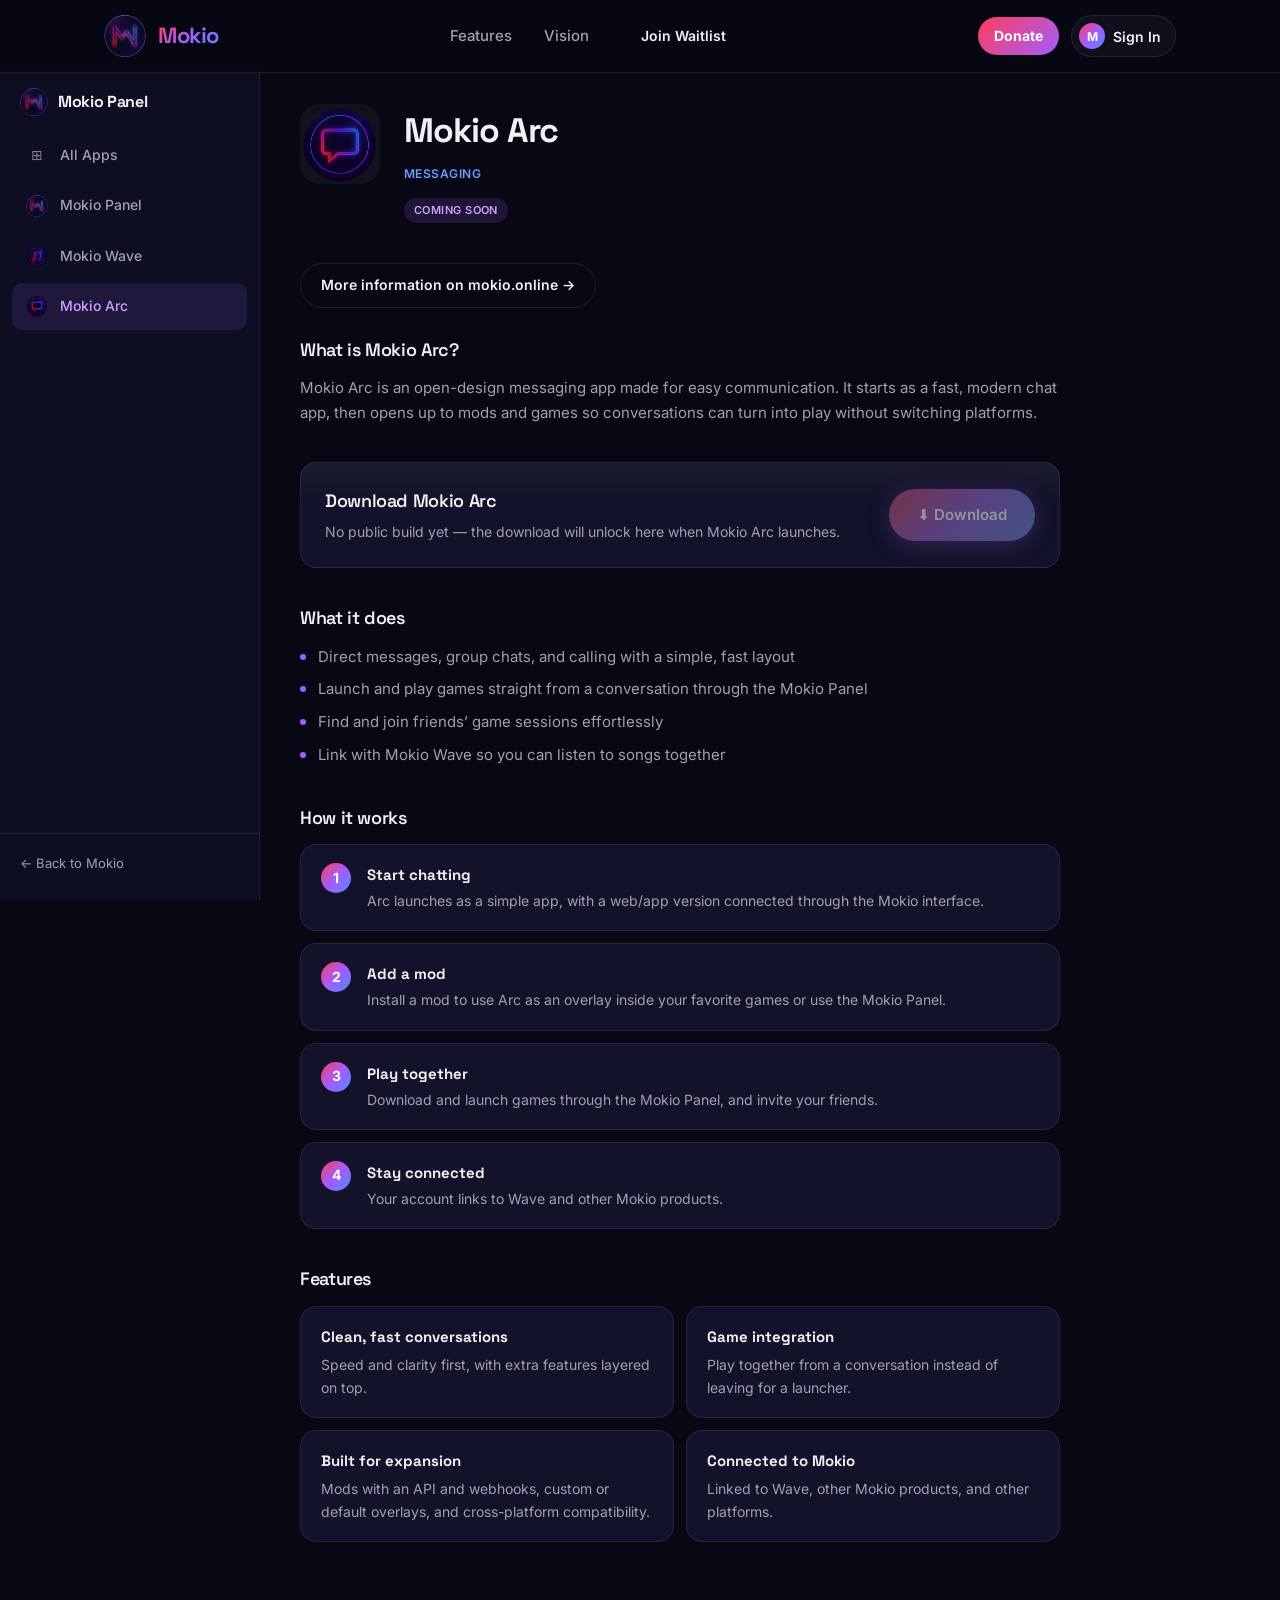
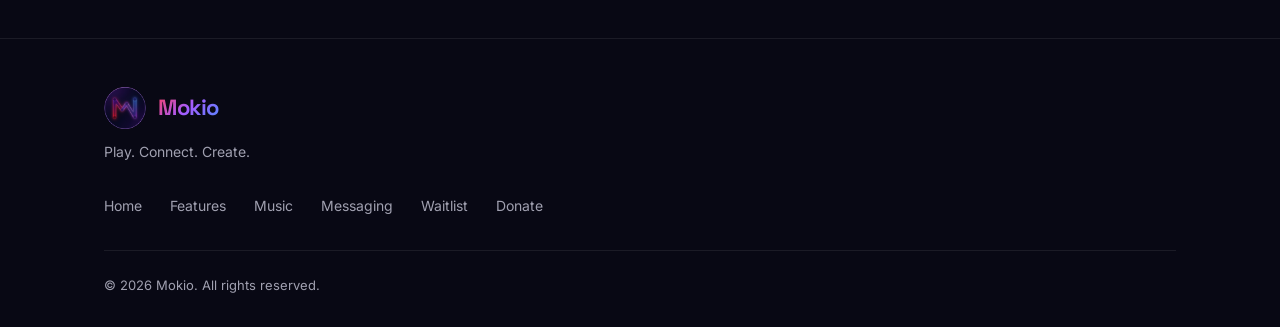
==== apps/arc.html @ 04a2f9b7 "Add files via upload" ====
<!DOCTYPE html>
<html lang="en">
<head>
  <meta charset="UTF-8">
  <meta name="viewport" content="width=device-width, initial-scale=1.0">
  <title>Mokio Arc — Mokio Panel</title>
  <meta name="description" content="Mokio Arc — fast, modern messaging built for games and mods. Download from Mokio Panel.">
  <link rel="icon" href="../images/logo.svg" type="image/svg+xml">
  <link rel="preconnect" href="https://fonts.googleapis.com">
  <link rel="preconnect" href="https://fonts.gstatic.com" crossorigin>
  <link href="https://fonts.googleapis.com/css2?family=Inter:wght@400;500;600;700;800&family=Space+Grotesk:wght@500;600;700&display=swap" rel="stylesheet">
  <link rel="stylesheet" href="../styles.css">
</head>
<body class="releases-page">
  <div data-component="header"></div>

  <div class="releases-layout">
    <aside class="releases-sidebar" id="sidebar">
      <div class="sidebar-header">
        <a href="../index.html" class="sidebar-title">
          <img src="../images/logo.svg" alt="">
          <h2>Mokio Panel</h2>
        </a>
        <button type="button" class="sidebar-close" id="sidebarClose" aria-label="Close sidebar">×</button>
      </div>
      <nav class="sidebar-nav">
        <a href="../index.html" class="sidebar-item"><span class="sidebar-icon">⊞</span>All Apps</a>
        <a href="../apps/panel.html" class="sidebar-item"><img src="../images/logo.svg" alt="" class="sidebar-app-icon">Mokio Panel</a>
        <a href="../apps/wave.html" class="sidebar-item"><img src="../images/wave-logo.svg" alt="" class="sidebar-app-icon">Mokio Wave</a>
        <a href="../apps/arc.html" class="sidebar-item active"><img src="../images/arc-logo.svg" alt="" class="sidebar-app-icon">Mokio Arc</a>
      </nav>
      <div class="sidebar-footer">
        <a href="https://mokio.online" class="sidebar-home-link">← Back to Mokio</a>
      </div>
    </aside>

    <main class="releases-main">
      <button type="button" class="sidebar-menu-btn" id="sidebarOpen">☰ Mokio Panel</button>
      <div class="app-detail">
        <div class="app-detail-header">
          <div class="app-detail-icon"><img src="../images/arc-logo.svg" alt="Mokio Arc"></div>
          <div class="app-detail-meta">
            <h1>Mokio Arc</h1>
            <p class="app-tag">Messaging</p>
            <span class="app-status status-soon">Coming Soon</span>
          </div>
        </div>

        <p class="more-info-row"><a href="https://www.mokio.online/pages/messaging.html" class="btn btn-secondary btn-small" target="_blank" rel="noopener">More information on mokio.online →</a></p>

        <section class="app-detail-section" id="about">
          <h2>What is Mokio Arc?</h2>
          <p>Mokio Arc is an open-design messaging app made for easy communication. It starts as a fast, modern chat app, then opens up to mods and games so conversations can turn into play without switching platforms.</p>
        </section>

        <section class="app-detail-section" id="download">
          <div class="download-box">
            <div>
              <h2>Download Mokio Arc</h2>
              <p>No public build yet — the download will unlock here when Mokio Arc launches.</p>
            </div>
            <!-- When a build is ready: set href to the file URL and remove class "is-disabled" and aria-disabled -->
            <a href="#" class="btn btn-primary download-btn is-disabled" aria-disabled="true" data-app="arc">⬇ Download</a>
          </div>
        </section>

        <section class="app-detail-section" id="what-it-does">
          <h2>What it does</h2>
          <ul><li>Direct messages, group chats, and calling with a simple, fast layout</li>
            <li>Launch and play games straight from a conversation through the Mokio Panel</li>
            <li>Find and join friends’ game sessions effortlessly</li>
            <li>Link with Mokio Wave so you can listen to songs together</li>
          </ul>
        </section>

        <section class="app-detail-section" id="how-it-works">
          <h2>How it works</h2>
          <div class="steps">
            <div class="step"><div>
              <h3>Start chatting</h3>
              <p>Arc launches as a simple app, with a web/app version connected through the Mokio interface.</p></div></div>
            <div class="step"><div>
              <h3>Add a mod</h3>
              <p>Install a mod to use Arc as an overlay inside your favorite games or use the Mokio Panel.</p></div></div>
            <div class="step"><div>
              <h3>Play together</h3>
              <p>Download and launch games through the Mokio Panel, and invite your friends.</p></div></div>
            <div class="step"><div>
              <h3>Stay connected</h3>
              <p>Your account links to Wave and other Mokio products.</p></div></div>
          </div>
        </section>

        <section class="app-detail-section" id="features">
          <h2>Features</h2>
          <div class="feature-tiles"><div class="feature-tile"><h3>Clean, fast conversations</h3><p>Speed and clarity first, with extra features layered on top.</p></div><div class="feature-tile"><h3>Game integration</h3><p>Play together from a conversation instead of leaving for a launcher.</p></div><div class="feature-tile"><h3>Built for expansion</h3><p>Mods with an API and webhooks, custom or default overlays, and cross-platform compatibility.</p></div><div class="feature-tile"><h3>Connected to Mokio</h3><p>Linked to Wave, other Mokio products, and other platforms.</p></div></div>
        </section>
      </div>
    </main>
  </div>

  <div data-component="auth-modal"></div>
  <div data-component="footer"></div>

  <script src="../script/components.js"></script>
  <script src="../script/script.js"></script>
</body>
</html>
---- styles.css ----
/* ===== Base & Reset ===== */

*, *::before, *::after {
  box-sizing: border-box;
  margin: 0;
  padding: 0;
}

:root {
  --bg: #080814;
  --bg-elevated: #0e0e22;
  --bg-card: #12122a;
  --text: #f0f0f5;
  --text-muted: #a0a0b0;
  --accent: #a35cff;
  --accent-2: #6b9bff;
  --accent-gradient: linear-gradient(135deg, #ff3d5a 0%, #a35cff 50%, #4f8bff 100%);
  --border: rgba(255, 255, 255, 0.08);
  --radius: 16px;
  --radius-sm: 10px;
  --shadow: 0 20px 60px rgba(0, 0, 0, 0.4);
  --font: 'Inter', system-ui, -apple-system, sans-serif;
  --font-display: 'Space Grotesk', 'Inter', sans-serif;
}

html {
  scroll-behavior: smooth;
}

body {

  font-family: var(--font);

  background: var(--bg);

  color: var(--text);

  line-height: 1.6;

  -webkit-font-smoothing: antialiased;

}



img {

  max-width: 100%;

  display: block;

}



a {

  color: inherit;

  text-decoration: none;

}



ul {

  list-style: none;

}



.container {
  width: 100%;
  max-width: 1120px;
  margin: 0 auto;
  padding: 0 24px;
}



/* ===== Buttons ===== */

.btn {

  display: inline-flex;

  align-items: center;

  justify-content: center;

  gap: 8px;

  padding: 14px 28px;

  font-weight: 600;

  font-size: 15px;

  border-radius: 999px;

  border: none;

  cursor: pointer;

  transition: all 0.2s ease;

  font-family: inherit;

}



.btn-primary {

  background: var(--accent-gradient);

  color: #fff;

  box-shadow: 0 4px 24px rgba(163, 92, 255, 0.45);

}



.btn-primary:hover {

  transform: translateY(-2px);

  box-shadow: 0 8px 32px rgba(163, 92, 255, 0.55);

}



.btn-secondary {

  background: transparent;

  color: var(--text);

  border: 1px solid var(--border);

}



.btn-secondary:hover {

  background: rgba(255, 255, 255, 0.05);

  border-color: rgba(255, 255, 255, 0.15);

}



.btn-small {

  padding: 10px 20px;

  font-size: 14px;

}



/* ===== Navigation ===== */

.nav {

  position: fixed;

  top: 0;

  left: 0;

  right: 0;

  z-index: 100;

  background: rgba(8, 8, 20, 0.8);

  backdrop-filter: blur(20px);

  border-bottom: 1px solid var(--border);

}



.nav-inner {

  display: flex;

  align-items: center;

  justify-content: space-between;

  height: 72px;

}



.logo {

  display: flex;

  align-items: center;

  gap: 12px;

  font-family: var(--font-display);

  font-weight: 700;

  font-size: 22px;

  letter-spacing: -0.02em;

}



.logo-img {

  width: 42px;

  height: 42px;

  border-radius: 11px;

  display: block;

  flex-shrink: 0;

  object-fit: contain;

}



.logo-text {

  background: linear-gradient(135deg, #ff3d5a 0%, #a35cff 50%, #4f8bff 100%);

  -webkit-background-clip: text;

  -webkit-text-fill-color: transparent;

  background-clip: text;

  font-weight: 700;

}



.nav-links {

  display: flex;

  align-items: center;

  gap: 32px;

}



.nav-links a:not(.btn) {

  font-size: 15px;

  font-weight: 500;

  color: var(--text-muted);

  transition: color 0.2s;

}



.nav-links a:not(.btn):hover {

  color: var(--text);

}



.mobile-menu-btn {

  display: none;

  flex-direction: column;

  gap: 5px;

  background: none;

  border: none;

  cursor: pointer;

  padding: 8px;

}



.mobile-menu-btn span {

  display: block;

  width: 22px;

  height: 2px;

  background: var(--text);

  border-radius: 2px;

}



/* ===== Hero ===== */

.hero {

  padding: 140px 0 100px;

  position: relative;

  overflow: hidden;

}



.hero::before {

  content: '';

  position: absolute;

  top: -20%;

  left: 50%;

  transform: translateX(-50%);

  width: 800px;

  height: 600px;

  background: radial-gradient(ellipse, rgba(163, 92, 255, 0.18) 0%, transparent 70%);

  pointer-events: none;

}



.hero-inner {

  display: grid;

  grid-template-columns: 1fr 1fr;

  gap: 60px;

  align-items: center;

}



.badge {

  display: inline-block;

  padding: 6px 14px;

  background: rgba(163, 92, 255, 0.15);

  border: 1px solid rgba(163, 92, 255, 0.35);

  border-radius: 999px;

  font-size: 13px;

  font-weight: 600;

  color: #c8a6ff;

  margin-bottom: 24px;

  letter-spacing: 0.02em;

}



.hero h1 {

  font-family: var(--font-display);

  font-size: clamp(40px, 5.5vw, 64px);

  font-weight: 700;

  line-height: 1.1;

  letter-spacing: -0.03em;

  margin-bottom: 24px;

}



.gradient-text {

  background: var(--accent-gradient);

  -webkit-background-clip: text;

  -webkit-text-fill-color: transparent;

  background-clip: text;

}



.hero-subtitle {

  font-size: 18px;

  color: var(--text-muted);

  max-width: 480px;

  margin-bottom: 36px;

  line-height: 1.7;

}



.hero-actions {

  display: flex;

  flex-wrap: wrap;

  gap: 16px;

}



/* Banner / Hero Visual */

.banner-wrapper {

  position: relative;

  border-radius: 20px;

  overflow: hidden;

  box-shadow: var(--shadow);

  border: 1px solid var(--border);

  background: #0b1224;

}



.hero-banner {

  width: 100%;

  height: auto;

  display: block;

  border-radius: 20px;

}



/* ===== Features ===== */

.features {

  padding: 100px 0;

}



.section-header {

  text-align: center;

  max-width: 640px;

  margin: 0 auto 64px;

}



.section-header h2 {

  font-family: var(--font-display);

  font-size: clamp(32px, 4vw, 44px);

  font-weight: 700;

  letter-spacing: -0.02em;

  line-height: 1.2;

  margin-bottom: 16px;

}



.section-header p {

  font-size: 18px;

  color: var(--text-muted);

}



.features-grid {

  display: grid;

  grid-template-columns: 1fr 1fr;

  gap: 28px;

}



.feature-card {
  background: var(--bg-card);
  border: 1px solid var(--border);
  border-radius: var(--radius);
  padding: 36px;
  transition: border-color 0.2s, transform 0.2s;
}



.feature-card:hover {

  border-color: rgba(163, 92, 255, 0.35);

  transform: translateY(-4px);

}

.feature-card-middle {
  background: var(--bg-card);
  border: 1px solid var(--border);
  border-radius: var(--radius);
  padding: 36px;
  transition: border-color 0.2s, transform 0.2s;
  margin: 0 275px;
}

.feature-icon {
  width: 88px;
  height: 88px;
  margin-bottom: 24px;
}

.feature-icon.music {
  background: rgba(163, 92, 255, 0.15);
  color: #c8a6ff;
}

.feature-icon.messaging {
  background: rgba(79, 139, 255, 0.12);
  color: #6b9bff;
}

.feature-card h3 {
  font-family: var(--font-display);
  font-size: 22px;
  font-weight: 600;
  margin-bottom: 12px;
}

.feature-detail-page .features-grid {
  position: relative;
}

.feature-detail-page .feature-card {
  position: relative;
  display: flex;
  flex-direction: column;
  justify-content: center;
  min-width: 0;
  padding: 24px 28px;
  cursor: pointer;
  transition: border-color 0.3s ease, transform 0.3s ease, box-shadow 0.3s ease;
}

.feature-detail-page .feature-card:hover,
.feature-detail-page .feature-card:focus-within {
  z-index: 20;
  border-color: rgba(79, 139, 255, 0.35);
  box-shadow: 0 12px 32px rgba(0, 0, 0, 0.4);
  transform: translateY(-2px);
}

.feature-detail-page .feature-card:focus-visible {
  outline: 2px solid var(--accent-2);
  outline-offset: 3px;
}

.feature-detail-page .feature-card h3 {
  margin-bottom: 8px;
  font-family: var(--font-display);
  font-size: 20px;
  line-height: 1.3;
}

.feature-detail-page .feature-card > p {
  margin-bottom: 0;
  font-size: 14px;
  line-height: 1.6;
}

.messaging-features .popover-menu ,
.music-features .popover-menu {
  position: absolute;
  top: calc(100% + 10px);
  left: 0;
  z-index: 30;
  width: 100%;
  padding: 18px;
  border: 1px solid rgba(79, 139, 255, 0.3);
  border-radius: var(--radius-sm);
  background: var(--bg-elevated);
  box-shadow: 0 16px 40px rgba(0, 0, 0, 0.65);
  opacity: 0;
  visibility: hidden;
  pointer-events: none;
  transform: translateY(-8px);
  transition: opacity 0.25s ease, transform 0.25s ease, visibility 0.25s;
}

.messaging-features .feature-card:hover .popover-menu,
.music-features .feature-card:hover .popover-menu,
.messaging-features .feature-card:focus-within .popover-menu ,
.music-features .feature-card:focus-within .popover-menu {
  opacity: 1;
  visibility: visible;
  pointer-events: auto;
  transform: translateY(0);
}

.messaging-features .popover-header ,
.music-features .popover-header {
  display: flex;
  align-items: center;
  justify-content: space-between;
  gap: 12px;
  padding-bottom: 10px;
  margin-bottom: 12px;
  border-bottom: 1px solid var(--border);
}

.messaging-features .popover-title ,
.music-features .popover-title {
  color: var(--accent-2);
  font-size: 12px;
  font-weight: 700;
  text-transform: uppercase;
}

.messaging-features .popover-tag ,
.music-features .popover-tag {
  padding: 3px 8px;
  border-radius: 999px;
  background: rgba(79, 139, 255, 0.12);
  color: var(--accent-2);
  font-size: 11px;
  font-weight: 600;
}

.messaging-features .popover-list ,
.music-features .popover-list {
  margin-bottom: 16px;
  list-style: none;
}

.messaging-features .popover-list li ,
.music-features .popover-list li {
  display: flex;
  align-items: flex-start;
  gap: 8px;
  margin-bottom: 8px;
  color: var(--text);
  font-size: 13px;
}

.messaging-features .popover-list li::before ,
.music-features .popover-list li::before {
  content: "✦";
  color: var(--accent-2);
  font-size: 11px;
}

.messaging-features .popover-actions ,
.music-features .popover-actions {
  display: flex;
  flex-wrap: wrap;
  gap: 8px;
}

.messaging-features .popover-action-btn ,
.music-features .popover-action-btn {
  flex: 1 1 120px;
  padding: 8px 10px;
  border: 1px solid transparent;
  border-radius: 6px;
  font-size: 12px;
  font-weight: 600;
  text-align: center;
  transition: background 0.2s ease, color 0.2s ease, border-color 0.2s ease;
}

.messaging-features .popover-btn-primary ,
.music-features .popover-btn-primary {
  border-color: rgba(79, 139, 255, 0.3);
  background: rgba(79, 139, 255, 0.15);
  color: var(--accent-2);
}

.messaging-features .popover-btn-primary:hover ,
.music-features .popover-btn-primary:hover {
  background: var(--accent-2);
  color: var(--bg);
}

.messaging-features .popover-btn-secondary ,
.music-features .popover-btn-secondary {
  border-color: var(--border);
  background: rgba(255, 255, 255, 0.05);
  color: var(--text-muted);
}

.messaging-features .popover-btn-secondary:hover ,
.music-features .popover-btn-secondary:hover {
  background: rgba(255, 255, 255, 0.1);
  color: var(--text);
}

.feature-card > p {
  color: var(--text-muted);
  margin-bottom: 24px;
  font-size: 15px;
}

.feature-list {
  display: flex;
  flex-direction: column;
  gap: 10px;
}

.feature-list li {
  font-size: 14px;
  color: var(--text-muted);
  padding-left: 20px;
  position: relative;
}

.feature-list li::before {
  content: '';
  position: absolute;
  left: 0;
  top: 7px;
  width: 8px;
  height: 8px;
  border-radius: 50%;
  background: var(--accent);
}

.feature-link {
  display: inline-flex;
  align-items: center;
  margin-top: 24px;
  font-size: 14px;
  font-weight: 600;
  color: #c8a6ff;
  transition: color 0.2s, gap 0.2s;
}

.feature-link:hover {
  color: #fff;
}

/* ===== Vision ===== */

.vision {
  padding: 100px 0;
  background: linear-gradient(180deg, transparent 0%, rgba(163, 92, 255, 0.05) 50%, transparent 100%);
}

.vision-timeline {
  display: flex;
  flex-direction: column;
  gap: 0;
  max-width: 720px;
  margin: 0 auto;
}

.vision-step {
  display: grid;
  grid-template-columns: 80px 1fr;
  gap: 24px;
  padding: 32px 0;
  border-bottom: 1px solid var(--border);
  position: relative;
}

.vision-step:last-child {
  border-bottom: none;
}

.step-number {
  font-family: var(--font-display);
  font-size: 28px;
  font-weight: 700;
  background: var(--accent-gradient);
  -webkit-background-clip: text;
  -webkit-text-fill-color: transparent;
  background-clip: text;
  line-height: 1.2;
}

.step-content h3 {
  font-size: 20px;
  font-weight: 600;
  margin-bottom: 8px;
}

.step-content p {
  color: var(--text-muted);
  font-size: 15px;
}

/* ===== Waitlist ===== */

.waitlist {
  padding: 80px 0 120px;
}

.waitlist-card {
  background: var(--bg-card);
  border: 1px solid var(--border);
  border-radius: 24px;
  padding: 56px 48px;
  text-align: center;
  max-width: 640px;
  margin: 0 auto;
  position: relative;
  overflow: hidden;
}



.waitlist-card::before {
  content: '';
  position: absolute;
  top: 0;
  left: 0;
  right: 0;
  height: 3px;
  background: var(--accent-gradient);
}



.waitlist-card h2 {
  font-family: var(--font-display);
  font-size: 32px;
  font-weight: 700;
  margin-bottom: 12px;
  letter-spacing: -0.02em;
}



.waitlist-card > p {
  color: var(--text-muted);
  margin-bottom: 36px;
  font-size: 16px;
}



.waitlist-form .form-row {
  display: flex;
  gap: 12px;
  max-width: 440px;
  margin: 0 auto 16px;
}



.waitlist-form input {
  flex: 1;
  padding: 14px 20px;
  background: var(--bg);
  border: 1px solid var(--border);
  border-radius: 999px;
  color: var(--text);
  font-size: 15px;
  font-family: inherit;
  outline: none;
  transition: border-color 0.2s;
}

.waitlist-form input:focus {
  border-color: var(--accent);
}



.waitlist-form input::placeholder {
  color: var(--text-muted);
}

.waitlist-right {
  margin-left: 70%;
}



.form-note {
  font-size: 13px;
  color: var(--text-muted);
}

.success-message {
  padding: 20px 0;
}

.success-icon {
  width: 56px;
  height: 56px;
  background: rgba(34, 197, 94, 0.15);
  color: #22c55e;
  border-radius: 50%;
  display: flex;
  align-items: center;
  justify-content: center;
  font-size: 28px;
  font-weight: 700;
  margin: 0 auto 20px;
}

.success-message h3 {
  font-size: 22px;
  margin-bottom: 8px;
}

.success-message p {
  color: var(--text-muted);
}

/* ===== Footer ===== */

.footer {
  border-top: 1px solid var(--border);
  padding: 48px 0 32px;
}

.footer-inner {
  display: flex;
  flex-direction: column;
  gap: 32px;
}

.footer-brand p {
  color: var(--text-muted);
  font-size: 14px;
  margin-top: 12px;
}

.footer-links {
  display: flex;
  gap: 28px;
}

.footer-links a {
  font-size: 14px;
  color: var(--text-muted);
  transition: color 0.2s;
}

.footer-links a:hover {
  color: var(--text);
}

.footer-bottom {
  padding-top: 24px;
  border-top: 1px solid var(--border);
}

.footer-bottom p {
  font-size: 13px;
  color: var(--text-muted);
}

.footer-links {
  flex-wrap: wrap;
}

.extra-info {
  padding: 40px 0 100px;
}

.extra-info-inner {
  max-width: 720px;
  margin: 0 auto;
}

.extra-info h2 {
  font-family: var(--font-display);
  font-size: 28px;
  font-weight: 700;
  letter-spacing: -0.02em;
  margin-bottom: 20px;
}

.extra-info-copy {
  min-height: 280px;
}

.extra-info-copy p {
  color: var(--text-muted);
  font-size: 16px;
  line-height: 1.8;
  margin-bottom: 18px;
}

/* ===== Staff + Auth ===== */

.staff {
  padding: 80px 0 100px;
}

.staff-grid {
  display: grid;
  grid-template-columns: repeat(auto-fit, minmax(260px, 1fr));
  gap: 24px;
}

.staff-card {
  background: var(--bg-card);
  border: 1px solid var(--border);
  border-radius: var(--radius);
  padding: 28px;
  display: block;
  transition: border-color 0.2s, transform 0.2s;
}

a.staff-card:hover {
  border-color: rgba(163, 92, 255, 0.35);
  transform: translateY(-4px);
}

.role-badge {
  display: inline-block;
  font-size: 12px;
  font-weight: 700;
  letter-spacing: 0.04em;
  text-transform: uppercase;
  padding: 4px 10px;
  border-radius: 999px;
  margin-bottom: 14px;
  background: rgba(255,255,255,0.08);
  color: var(--text-muted);
}

.role-badge.owner { background: rgba(255, 61, 90, 0.18); color: #ff8a9c; }
.role-badge.dev { background: rgba(79, 139, 255, 0.15); color: #6b9bff; }
.role-badge.mod { background: rgba(163, 92, 255, 0.18); color: #c8a6ff; }
.role-badge.tester { background: rgba(34, 197, 94, 0.15); color: #86efac; }

.role-form {
  display: flex;
  flex-direction: column;
  gap: 10px;
  margin-top: 16px;
}

.role-form input,
.role-form select,
#authForm input {
  padding: 12px 14px;
  background: var(--bg);
  border: 1px solid var(--border);
  border-radius: 10px;
  color: var(--text);
  font-family: inherit;
}

.waitlist-results {
  margin-top: 16px;
  font-size: 14px;
  color: var(--text-muted);
  max-height: 220px;
  overflow: auto;
}

.modal {
  position: fixed;
  inset: 0;
  background: rgba(5, 5, 14, 0.72);
  backdrop-filter: blur(16px);
  display: flex;
  align-items: center;
  justify-content: center;
  z-index: 200;
  padding: 24px;
}

.modal[hidden] {
  display: none;
}

.modal-card {
  background: linear-gradient(180deg, rgba(255,255,255,0.03), transparent 28%), var(--bg-card);
  border: 1px solid var(--border);
  border-radius: 24px;
  padding: 32px;
  width: 100%;
  max-width: 440px;
  position: relative;
  box-shadow: 0 24px 80px rgba(0,0,0,0.45), 0 0 0 1px rgba(163, 92, 255,0.08);
}

.modal-close {
  position: absolute;
  top: 14px;
  right: 14px;
  width: 36px;
  height: 36px;
  border-radius: 50%;
  background: rgba(255,255,255,0.04);
  border: 1px solid var(--border);
  color: var(--text-muted);
  font-size: 22px;
  line-height: 1;
  cursor: pointer;
}

.modal-close:hover {
  color: var(--text);
  background: rgba(255,255,255,0.08);
}



#authForm {
  display: flex;
  flex-direction: column;
  gap: 12px;
  margin: 20px 0 12px;
}

.text-link {
  background: none;
  border: none;
  color: #6b9bff;
  cursor: pointer;
  font-size: 14px;
}

/* ===== Responsive ===== */

@media (max-width: 900px) {
  .hero-inner {
    grid-template-columns: 1fr;
    gap: 48px;
  }

  .hero-visual {
     order: -1;
  }

  .features-grid {
    grid-template-columns: 1fr;
  }

  .feature-detail-page .features-grid {
    grid-template-columns: 1fr;
  }

}



@media (max-width: 640px) {
  .nav-links {
    display: none;
  }

  .mobile-menu-btn {
    display: flex;
  }

  .hero {
    padding: 120px 0 70px;
  }

  .hero-actions {
    flex-direction: column;
  }

  .hero-actions .btn {
    width: 100%;
  }

  .waitlist-card {
    padding: 40px 24px;
  }

  .waitlist-form .form-row {
    flex-direction: column;
  }

  .vision-step {
    grid-template-columns: 60px 1fr;
    gap: 16px;
  }

  .step-number {
    font-size: 22px;
  } 
}

/* Mobile nav open state (controlled by JS) */

.nav-links.open {
  display: flex;

  position: absolute;

  top: 72px;

  left: 0;

  right: 0;

  flex-direction: column;

  background: var(--bg-elevated);

  padding: 24px;

  border-bottom: 1px solid var(--border);

  gap: 16px;

}



.accounts-wrap {

  overflow-x: auto;

  margin-top: 16px;

}



.accounts-table {

  width: 100%;

  border-collapse: collapse;

  font-size: 14px;

}



.accounts-table th,

.accounts-table td {

  text-align: left;

  padding: 10px 8px;

  border-bottom: 1px solid var(--border);

}



.role-select {

  background: var(--bg);

  color: var(--text);

  border: 1px solid var(--border);

  border-radius: 8px;

  padding: 6px 8px;

}



.account-btn {

  display: inline-flex;

  align-items: center;

  gap: 8px;

  padding: 7px 14px 7px 7px;

  background: rgba(255,255,255,0.04);

  border: 1px solid var(--border);

  border-radius: 999px;

  color: var(--text);

  font-size: 14px;

  font-weight: 600;

  cursor: pointer;

  font-family: inherit;

  transition: border-color 0.2s, background 0.2s;

}



.account-btn:hover {

  border-color: rgba(163, 92, 255,0.45);

  background: rgba(163, 92, 255,0.08);

}



.account-btn-icon {

  width: 26px;

  height: 26px;

  border-radius: 50%;

  display: inline-flex;

  align-items: center;

  justify-content: center;

  background: var(--accent-gradient);

  color: #fff;

  font-size: 12px;

  font-weight: 700;

}



.auth-card {

  padding: 36px 32px 28px;

}



.auth-brand {

  text-align: center;

  margin-bottom: 22px;

}



.auth-logo,

.auth-avatar {

  width: 56px;

  height: 56px;

  border-radius: 16px;

  margin: 0 auto 14px;

  display: block;

}



.auth-avatar {

  display: flex;

  align-items: center;

  justify-content: center;

  background: var(--accent-gradient);

  color: #fff;

  font-weight: 700;

  font-size: 22px;

}



.auth-brand h2 {

  font-family: var(--font-display);

  font-size: 26px;

  margin-bottom: 6px;

}



.auth-sub {

  color: var(--text-muted);

  font-size: 14px;

}



.auth-tabs {

  display: grid;

  grid-template-columns: 1fr 1fr;

  gap: 6px;

  background: var(--bg);

  border: 1px solid var(--border);

  border-radius: 12px;

  padding: 4px;

  margin-bottom: 20px;

}



.auth-tab {

  border: none;

  background: transparent;

  color: var(--text-muted);

  padding: 10px 8px;

  border-radius: 9px;

  cursor: pointer;

  font-weight: 600;

  font-family: inherit;

}



.auth-tab.active {

  background: var(--bg-card);

  color: var(--text);

  box-shadow: 0 4px 16px rgba(0,0,0,0.25);

}



#authForm label {

  display: flex;

  flex-direction: column;

  gap: 6px;

  font-size: 13px;

  font-weight: 600;

  color: var(--text-muted);

}



#authForm input {

  font-weight: 400;

  font-size: 15px;

}



.auth-submit {

  width: 100%;

  margin-top: 6px;

}



.auth-note {

  min-height: 18px;

  text-align: center;

  margin-top: 10px;

}



#authSignedIn {

  text-align: center;

}



#authSignedIn .role-badge {

  margin-top: 10px;

}



#authSignOutLink {

  margin-top: 22px;

  color: var(--text-muted);

}





.dev-tab {

  font-weight: 700;

  color: #6b9bff;

  padding: 8px 14px;

  border: 1px solid rgba(79, 139, 255, 0.35);

  border-radius: 999px;

  letter-spacing: 0.02em;

}



.dev-tab:hover {

  color: #fff;

  background: rgba(79, 139, 255, 0.12);

}





.nav-right {

  display: flex;

  align-items: center;

  gap: 12px;

}





.donate-btn {

  font-weight: 700;

  font-size: 14px;

  color: #fff;

  padding: 8px 16px;

  border-radius: 999px;

  background: linear-gradient(135deg, #ff3d5a, #a35cff);

  border: none;

}

.donate-btn:hover { opacity: 0.92; }





.field-label {

  display: block;

  margin-bottom: 2px;

}



.account-panel {

  display: flex;

  flex-direction: column;

  gap: 14px;

  text-align: left;

  margin-top: 8px;

}



.account-field {

  display: flex;

  flex-direction: column;

  gap: 8px;

  font-size: 13px;

  font-weight: 600;

  color: var(--text-muted);

}



.username-row {

  display: flex;

  gap: 8px;

  align-items: center;

}



.username-row input,

#usernameEdit {

  flex: 1;

  min-width: 0;

  padding: 12px 14px;

  background: var(--bg);

  border: 1px solid var(--border);

  border-radius: 10px;

  color: var(--text);

  font-family: inherit;

  font-size: 15px;

  font-weight: 400;

}



.username-row input:focus,

#authForm input:focus,

#usernameEdit:focus {

  outline: none;

  border-color: rgba(163, 92, 255, 0.7);

  box-shadow: 0 0 0 3px rgba(163, 92, 255, 0.15);

}



.auth-signout {

  width: 100%;

}



#authSignedIn .role-badge {

  margin: 12px auto 0;

}



.accounts-table th {

  font-size: 12px;

  letter-spacing: 0.04em;

  text-transform: uppercase;

  color: var(--text-muted);

}



.accounts-table tbody tr:hover td {

  background: rgba(255,255,255,0.02);

}



/* ===== Terms of Service ===== */

#authForm label[hidden] {
  display: none;
}

.tos-check {
  display: flex;
  align-items: flex-start;
  gap: 10px;
  text-align: left;
  font-size: 13px;
  font-weight: 400;
  color: var(--text-muted);
  line-height: 1.5;
  cursor: pointer;
}

#authForm .tos-check {
  flex-direction: row;
  align-items: flex-start;
  font-weight: 400;
}

#authForm .tos-check[hidden] {
  display: none;
}

.tos-check input[type="checkbox"],
#authForm .tos-check input[type="checkbox"] {
  flex: 0 0 auto;
  width: 16px;
  height: 16px;
  min-width: 16px;
  margin-top: 3px;
  padding: 0;
  accent-color: var(--accent);
  cursor: pointer;
}

.tos-check a {
  color: #c8a6ff;
  text-decoration: underline;
}

.tos-check a:hover {
  color: #fff;
}

.waitlist-form .tos-check {
  max-width: 440px;
  margin: 0 auto 8px;
  justify-content: center;
  align-items: center;
}

.waitlist-form .tos-check input[type="checkbox"] {
  flex: 0 0 auto;
  margin-top: 0;
}

.tos-gate {
  z-index: 300;
}

.tos-gate-card {
  text-align: center;
}

.tos-gate-card .tos-gate-check {
  justify-content: center;
  align-items: center;
  margin: 8px 0 16px;
}

.tos-gate-card .auth-signout {
  margin-top: 10px;
}

.tos-gate-card .btn[disabled] {
  opacity: 0.5;
  cursor: not-allowed;
  transform: none;
}

.tos-admin-text {
  color: var(--text-muted);
  font-size: 14px;
  margin: 10px 0 18px;
  max-width: 640px;
}

.tos-admin {
  margin-bottom: 24px;
}

.tos-admin .btn[disabled] {
  opacity: 0.6;
  cursor: wait;
}

/* Legal page layout */

.legal {
  padding: 130px 0 90px;
  position: relative;
  overflow: hidden;
  overflow: clip;
}

.legal::before {
  content: '';
  position: absolute;
  top: -10%;
  left: 50%;
  transform: translateX(-50%);
  width: 800px;
  height: 500px;
  background: radial-gradient(ellipse, rgba(163, 92, 255, 0.14) 0%, transparent 70%);
  pointer-events: none;
}

.legal-inner {
  max-width: 820px;
  position: relative;
}

.legal-header {
  margin-bottom: 36px;
}

.legal-header h1 {
  font-family: var(--font-display);
  font-size: clamp(34px, 5vw, 48px);
  font-weight: 700;
  letter-spacing: -0.03em;
  line-height: 1.15;
  margin-bottom: 12px;
}

.legal-meta {
  color: var(--text-muted);
  font-size: 14px;
  margin-bottom: 18px;
}

.legal-intro {
  color: var(--text-muted);
  font-size: 16px;
  line-height: 1.8;
}

.legal-toc {
  background: var(--bg-card);
  border: 1px solid var(--border);
  border-radius: var(--radius);
  padding: 24px 28px;
  margin-bottom: 44px;
}

.legal-toc h2 {
  font-family: var(--font-display);
  font-size: 16px;
  font-weight: 600;
  margin-bottom: 12px;
}

.legal-toc ol {
  columns: 2;
  column-gap: 32px;
  padding-left: 20px;
  color: var(--text-muted);
  font-size: 14px;
}

.legal-toc li {
  margin-bottom: 6px;
  break-inside: avoid;
}

.legal-toc a {
  color: var(--text-muted);
  transition: color 0.2s;
}

.legal-toc a:hover {
  color: #c8a6ff;
}

.legal-body section {
  padding: 28px 0;
  border-bottom: 1px solid var(--border);
  scroll-margin-top: 96px;
}

.legal-body section:last-child {
  border-bottom: none;
}

.legal-body h2 {
  font-family: var(--font-display);
  font-size: 22px;
  font-weight: 600;
  letter-spacing: -0.01em;
  margin-bottom: 14px;
}

.legal-body p {
  color: var(--text-muted);
  font-size: 15px;
  line-height: 1.8;
  margin-bottom: 14px;
}

.legal-body p:last-child {
  margin-bottom: 0;
}

.legal-body ul {
  display: flex;
  flex-direction: column;
  gap: 8px;
  margin: 4px 0 4px;
}

.legal-body li {
  position: relative;
  padding-left: 20px;
  color: var(--text-muted);
  font-size: 15px;
  line-height: 1.7;
}

.legal-body li::before {
  content: '';
  position: absolute;
  left: 0;
  top: 10px;
  width: 7px;
  height: 7px;
  border-radius: 50%;
  background: var(--accent);
}

.legal-body a {
  color: #c8a6ff;
  text-decoration: underline;
}

.legal-body a:hover {
  color: #fff;
}

.legal-footer-note {
  margin-top: 40px;
  padding: 24px 28px;
  background: var(--bg-card);
  border: 1px solid var(--border);
  border-radius: var(--radius);
  display: flex;
  align-items: center;
  justify-content: space-between;
  gap: 16px;
  flex-wrap: wrap;
}

.legal-footer-note p {
  color: var(--text-muted);
  font-size: 14px;
}

@media (max-width: 640px) {
  .legal {
    padding-top: 110px;
  }
  .legal-toc ol {
    columns: 1;
  }
}

/* Privacy policy extras */

.legal-summary {
  background: rgba(163, 92, 255, 0.08);
  border: 1px solid rgba(163, 92, 255, 0.3);
  border-radius: var(--radius);
  padding: 24px 28px;
  margin-bottom: 28px;
}

.legal-summary h2 {
  font-family: var(--font-display);
  font-size: 18px;
  font-weight: 600;
  margin-bottom: 12px;
}

.legal-summary ul {
  display: flex;
  flex-direction: column;
  gap: 8px;
}

.legal-summary li {
  position: relative;
  padding-left: 20px;
  color: var(--text-muted);
  font-size: 14px;
  line-height: 1.7;
}

.legal-summary li::before {
  content: '';
  position: absolute;
  left: 0;
  top: 10px;
  width: 7px;
  height: 7px;
  border-radius: 50%;
  background: var(--accent);
}

.legal-summary a {
  color: #c8a6ff;
  text-decoration: underline;
}

.legal-body h3 {
  font-family: var(--font-display);
  font-size: 16px;
  font-weight: 600;
  margin: 22px 0 10px;
}

.legal-body strong {
  color: var(--text);
  font-weight: 600;
}

.legal-body code {
  background: rgba(255, 255, 255, 0.06);
  border: 1px solid var(--border);
  border-radius: 6px;
  padding: 1px 6px;
  font-size: 13px;
}

.legal-table-wrap {
  overflow-x: auto;
  margin: 8px 0 18px;
  border: 1px solid var(--border);
  border-radius: var(--radius-sm);
}

.legal-table {
  width: 100%;
  border-collapse: collapse;
  font-size: 14px;
}

.legal-table th,
.legal-table td {
  text-align: left;
  vertical-align: top;
  padding: 12px 14px;
  border-bottom: 1px solid var(--border);
  color: var(--text-muted);
  line-height: 1.6;
}

.legal-table th {
  font-size: 12px;
  letter-spacing: 0.04em;
  text-transform: uppercase;
  background: rgba(255, 255, 255, 0.03);
}

.legal-table tbody tr:last-child td {
  border-bottom: none;
}

.legal-table td:first-child {
  white-space: nowrap;
  font-weight: 600;
}

.legal-todo {
  background: rgba(255, 200, 60, 0.18);
  border: 1px dashed rgba(255, 200, 60, 0.7);
  color: #ffd76a;
  border-radius: 6px;
  padding: 1px 8px;
  font-weight: 600;
}

/* ===== Privacy policy (professional layout) ===== */

.policy-inner {
  max-width: 1120px;
  position: relative;
}

.policy-header {
  margin-bottom: 40px;
  padding-bottom: 32px;
  border-bottom: 1px solid var(--border);
}

.policy-header h1 {
  font-family: var(--font-display);
  font-size: clamp(36px, 5vw, 52px);
  font-weight: 700;
  letter-spacing: -0.03em;
  line-height: 1.1;
  margin-bottom: 22px;
}

.policy-meta {
  display: flex;
  flex-wrap: wrap;
  gap: 12px 40px;
  margin-bottom: 24px;
}

.policy-meta dt {
  font-size: 11px;
  font-weight: 700;
  letter-spacing: 0.08em;
  text-transform: uppercase;
  color: var(--text-muted);
  margin-bottom: 2px;
}

.policy-meta dd {
  font-size: 15px;
  font-weight: 600;
  color: var(--text);
}

.policy-actions {
  display: flex;
  flex-wrap: wrap;
  gap: 10px;
}

.policy-layout {
  display: grid;
  grid-template-columns: 250px minmax(0, 1fr);
  gap: 48px;
  align-items: start;
}

.policy-sidebar {
  position: sticky;
  top: 96px;
  max-height: calc(100vh - 120px);
  overflow-y: auto;
}

.policy-toc {
  background: var(--bg-card);
  border: 1px solid var(--border);
  border-radius: var(--radius);
  padding: 20px 18px;
}

.policy-toc summary {
  cursor: pointer;
  list-style: none;
  font-family: var(--font-display);
  font-size: 13px;
  font-weight: 700;
  letter-spacing: 0.08em;
  text-transform: uppercase;
  color: var(--text-muted);
  padding: 0 6px;
}

.policy-toc summary::-webkit-details-marker {
  display: none;
}

.policy-toc[open] summary {
  margin-bottom: 12px;
}

.policy-toc ol {
  list-style: none;
  counter-reset: toc;
  display: flex;
  flex-direction: column;
  gap: 2px;
}

.policy-toc li {
  counter-increment: toc;
}

.policy-toc a {
  display: flex;
  gap: 10px;
  padding: 7px 10px;
  border-radius: 8px;
  border-left: 2px solid transparent;
  font-size: 14px;
  line-height: 1.4;
  color: var(--text-muted);
  transition: color 0.15s, background 0.15s, border-color 0.15s;
}

.policy-toc a::before {
  content: counter(toc);
  min-width: 18px;
  font-weight: 600;
  color: rgba(255, 255, 255, 0.35);
}

.policy-toc a:hover {
  color: var(--text);
  background: rgba(255, 255, 255, 0.04);
}

.policy-toc a.active {
  color: #fff;
  background: rgba(163, 92, 255, 0.12);
  border-left-color: var(--accent);
}

.policy-toc a.active::before {
  color: #c8a6ff;
}

.policy-doc {
  background: var(--bg-card);
  border: 1px solid var(--border);
  border-radius: 20px;
  padding: 48px 56px;
  min-width: 0;
}

.policy-callout {
  background: rgba(255, 255, 255, 0.03);
  border: 1px solid var(--border);
  border-left: 3px solid var(--accent);
  border-radius: var(--radius-sm);
  padding: 20px 24px;
  margin: 24px 0 8px;
}

.policy-callout h2,
.policy-callout h3 {
  font-family: var(--font-display);
  font-size: 17px;
  font-weight: 600;
  margin: 0 0 10px;
}

.policy-callout p {
  margin-bottom: 10px;
}

.policy-callout p:last-child {
  margin-bottom: 0;
}

.policy-callout--summary {
  background: rgba(163, 92, 255, 0.07);
  border-color: rgba(163, 92, 255, 0.28);
  border-left-color: var(--accent);
  margin: 0 0 12px;
}

.policy-callout--summary ul {
  display: flex;
  flex-direction: column;
  gap: 10px;
}

.policy-callout--summary li {
  position: relative;
  padding-left: 20px;
  color: #c9c9d6;
  font-size: 15px;
  line-height: 1.7;
}

.policy-callout--summary li::before {
  content: '';
  position: absolute;
  left: 0;
  top: 10px;
  width: 7px;
  height: 7px;
  border-radius: 50%;
  background: var(--accent);
}

.policy-callout--summary strong {
  color: #fff;
}

.policy-callout--summary a {
  color: #c8a6ff;
  text-decoration: underline;
}

.policy-body section {
  padding: 36px 0;
}

.policy-body section:first-child {
  padding-top: 24px;
}

.policy-body h2 {
  display: flex;
  align-items: center;
  gap: 14px;
  font-size: 24px;
  margin-bottom: 18px;
}

.sec-num {
  flex: 0 0 auto;
  display: inline-flex;
  align-items: center;
  justify-content: center;
  min-width: 34px;
  height: 34px;
  padding: 0 8px;
  border-radius: 10px;
  background: rgba(163, 92, 255, 0.16);
  border: 1px solid rgba(163, 92, 255, 0.35);
  color: #d9c2ff;
  font-size: 15px;
  font-weight: 700;
}

.policy-body p,
.policy-body li {
  color: #b9b9c9;
  font-size: 15.5px;
  line-height: 1.8;
}

.policy-body p {
  margin-bottom: 16px;
}

.policy-body h3 {
  font-size: 17px;
  margin: 28px 0 10px;
}

.policy-body strong {
  color: #fff;
}

.policy-body .legal-table-wrap {
  margin: 20px 0 22px;
}

.policy-body .legal-table th {
  padding: 13px 16px;
  background: rgba(163, 92, 255, 0.1);
  color: #d9c2ff;
  border-bottom: 1px solid rgba(163, 92, 255, 0.25);
}

.policy-body .legal-table td {
  padding: 14px 16px;
  font-size: 14.5px;
  color: #b9b9c9;
}

.policy-body .legal-table tbody tr:nth-child(even) td {
  background: rgba(255, 255, 255, 0.02);
}

.policy-body .legal-table td:first-child {
  color: #fff;
  white-space: normal;
  min-width: 150px;
}

.tbl-note {
  display: block;
  font-size: 12px;
  font-weight: 400;
  color: var(--text-muted);
  margin-top: 2px;
}

.policy-contact {
  margin: 20px 0 0;
  border: 1px solid var(--border);
  border-radius: var(--radius-sm);
  overflow: hidden;
}

.policy-contact > div {
  display: grid;
  grid-template-columns: 160px 1fr;
  gap: 16px;
  padding: 14px 20px;
  border-bottom: 1px solid var(--border);
}

.policy-contact > div:last-child {
  border-bottom: none;
}

.policy-contact dt {
  font-size: 12px;
  font-weight: 700;
  letter-spacing: 0.06em;
  text-transform: uppercase;
  color: var(--text-muted);
  padding-top: 2px;
}

.policy-contact dd {
  font-size: 15px;
  color: #d5d5e0;
}

.policy-contact a {
  color: #c8a6ff;
  text-decoration: underline;
}

.policy-end {
  display: flex;
  align-items: center;
  justify-content: space-between;
  gap: 16px;
  flex-wrap: wrap;
  margin-top: 12px;
  padding-top: 28px;
  border-top: 1px solid var(--border);
}

.policy-end p {
  font-size: 14px;
  color: var(--text-muted);
}

.policy-end a:not(.btn) {
  color: #c8a6ff;
  text-decoration: underline;
}

@media (max-width: 960px) {
  .policy-layout {
    grid-template-columns: 1fr;
    gap: 24px;
  }

  .policy-sidebar {
    position: static;
    max-height: none;
    overflow: visible;
  }

  .policy-toc summary {
    padding: 0 6px;
  }

  .policy-toc summary::after {
    content: '▾';
    float: right;
    font-size: 14px;
  }

  .policy-toc:not([open]) summary::after {
    content: '▸';
  }
}

@media (max-width: 640px) {
  .policy-doc {
    padding: 28px 20px;
    border-radius: 16px;
  }

  .policy-body h2 {
    font-size: 21px;
    gap: 10px;
  }

  .policy-contact > div {
    grid-template-columns: 1fr;
    gap: 4px;
  }
}

@media print {
  .nav,
  .footer,
  .modal,
  .policy-sidebar,
  .policy-actions,
  .policy-end .btn,
  .legal::before {
    display: none !important;
  }

  html,
  body {
    background: #fff !important;
    color: #000 !important;
  }

  .legal {
    padding: 0;
  }

  .policy-layout {
    display: block;
  }

  .policy-doc {
    background: #fff;
    border: none;
    padding: 0;
  }

  .policy-header h1,
  .policy-body h2,
  .policy-body h3,
  .policy-callout h2,
  .policy-callout h3,
  .policy-meta dd,
  .policy-body strong,
  .policy-callout--summary strong {
    color: #000 !important;
  }

  .policy-body p,
  .policy-body li,
  .policy-callout--summary li,
  .policy-meta dt,
  .policy-contact dd,
  .policy-contact dt,
  .policy-body .legal-table td,
  .policy-body .legal-table th {
    color: #222 !important;
  }

  .policy-callout,
  .policy-callout--summary,
  .legal-table-wrap,
  .policy-contact {
    background: #fff !important;
    border-color: #bbb !important;
  }

  .policy-body .legal-table th {
    background: #eee !important;
  }

  .policy-body .legal-table tbody tr:nth-child(even) td {
    background: #fff !important;
  }

  .policy-body .legal-table td,
  .policy-body .legal-table th {
    border-color: #ccc !important;
  }

  .sec-num {
    background: #eee;
    border-color: #bbb;
    color: #000;
  }

  .policy-body section {
    padding: 14px 0;
  }

  .policy-body h2,
  .policy-body h3 {
    break-after: avoid;
  }

  .legal-table tr {
    break-inside: avoid;
  }

  .policy a {
    color: #000 !important;
    text-decoration: underline;
  }

  .legal-todo {
    background: none;
    border: none;
    color: #000 !important;
  }
}

.extra-info-copy p:empty {

  display: none;

} 


/* ===== Releases Layout ===== */
.releases-layout {
  display: flex;
  flex: 1;
  min-height: calc(100vh - 64px - 120px);
}

/* Sidebar */
.releases-sidebar {
  width: var(--sidebar-width);
  flex-shrink: 0;
  background: var(--bg-elevated);
  border-right: 1px solid var(--border);
  display: flex;
  flex-direction: column;
  padding: 24px 0;
  position: sticky;
  top: 64px;
  height: calc(100vh - 64px);
  overflow-y: auto;
}

.sidebar-header {
  display: flex;
  align-items: center;
  justify-content: space-between;
  padding: 0 20px 16px;
}

.sidebar-header h2 {
  font-family: var(--font-display);
  font-size: 13px;
  font-weight: 600;
  text-transform: uppercase;
  letter-spacing: 0.06em;
  color: var(--text-muted);
}

.sidebar-close {
  display: none;
  background: none;
  border: none;
  color: var(--text-muted);
  font-size: 24px;
  cursor: pointer;
  line-height: 1;
  padding: 4px;
}

.sidebar-nav {
  display: flex;
  flex-direction: column;
  gap: 4px;
  padding: 0 12px;
  flex: 1;
}

.sidebar-item {
  display: flex;
  align-items: center;
  gap: 12px;
  padding: 12px 14px;
  border-radius: var(--radius-sm);
  border: none;
  background: transparent;
  color: var(--text-muted);
  font-family: inherit;
  font-size: 14px;
  font-weight: 500;
  cursor: pointer;
  text-align: left;
  width: 100%;
  transition: background 0.15s ease, color 0.15s ease;
}

.sidebar-item:hover {
  background: rgba(255, 255, 255, 0.04);
  color: var(--text);
}

.sidebar-item.active {
  background: rgba(163, 92, 255, 0.12);
  color: #c9a0ff;
}

.sidebar-app-icon {
  width: 22px;
  height: 22px;
  border-radius: 6px;
  object-fit: contain;
}

.sidebar-icon {
  width: 22px;
  height: 22px;
  display: flex;
  align-items: center;
  justify-content: center;
  font-size: 14px;
  opacity: 0.8;
}

.sidebar-footer {
  padding: 16px 20px 0;
  border-top: 1px solid var(--border);
  margin-top: auto;
}

.sidebar-home-link {
  font-size: 13px;
  color: var(--text-muted);
  transition: color 0.15s ease;
}

.sidebar-home-link:hover {
  color: var(--text);
}

/* Main */
.releases-main {
  flex: 1;
  padding: 40px 40px 60px;
  max-width: 900px;
}

.releases-hero {
  margin-bottom: 32px;
}

.releases-hero h1 {
  font-family: var(--font-display);
  font-size: clamp(28px, 4vw, 36px);
  font-weight: 700;
  letter-spacing: -0.03em;
  margin-bottom: 8px;
}

.releases-hero p {
  color: var(--text-muted);
  font-size: 16px;
}

/* Search */
.search-wrap {
  margin-bottom: 32px;
}

.search-bar {
  display: flex;
  align-items: center;
  gap: 12px;
  background: var(--bg-card);
  border: 1px solid var(--border);
  border-radius: 14px;
  padding: 14px 18px;
  transition: border-color 0.15s ease, box-shadow 0.15s ease;
}

.search-bar:focus-within {
  border-color: rgba(163, 92, 255, 0.45);
  box-shadow: 0 0 0 3px rgba(163, 92, 255, 0.12);
}

.search-icon {
  flex-shrink: 0;
  color: var(--text-muted);
}

.search-bar input {
  flex: 1;
  background: none;
  border: none;
  outline: none;
  color: var(--text);
  font-family: inherit;
  font-size: 15px;
}

.search-bar input::placeholder {
  color: var(--text-muted);
}

.search-clear {
  background: none;
  border: none;
  color: var(--text-muted);
  font-size: 20px;
  cursor: pointer;
  line-height: 1;
  padding: 0 4px;
}

.search-clear:hover {
  color: var(--text);
}

/* App cards grid */
.apps-grid {
  display: grid;
  grid-template-columns: 1fr;
  gap: 16px;
}

.app-card {
  display: flex;
  align-items: center;
  gap: 20px;
  padding: 20px 24px;
  background: var(--bg-card);
  border: 1px solid var(--border);
  border-radius: var(--radius);
  transition: border-color 0.2s ease, transform 0.15s ease, background 0.15s ease;
  position: relative;
}

.app-card:hover {
  border-color: rgba(163, 92, 255, 0.35);
  background: #151530;
  transform: translateY(-2px);
}

.app-card-icon {
  width: 56px;
  height: 56px;
  flex-shrink: 0;
  border-radius: 14px;
  overflow: hidden;
  background: rgba(255, 255, 255, 0.04);
  display: flex;
  align-items: center;
  justify-content: center;
}

.app-card-icon img {
  width: 100%;
  height: 100%;
  object-fit: contain;
}

.app-card-icon-placeholder {
  font-size: 22px;
  color: var(--accent);
}

.app-card-body {
  flex: 1;
  min-width: 0;
}

.app-card-body h3 {
  font-family: var(--font-display);
  font-size: 18px;
  font-weight: 600;
  letter-spacing: -0.02em;
  margin-bottom: 2px;
}

.app-tag {
  font-size: 12px;
  font-weight: 600;
  text-transform: uppercase;
  letter-spacing: 0.04em;
  color: var(--accent-2);
  margin-bottom: 6px;
}

.app-desc {
  font-size: 14px;
  color: var(--text-muted);
  line-height: 1.45;
  margin-bottom: 10px;
}

.app-status {
  display: inline-block;
  font-size: 11px;
  font-weight: 600;
  text-transform: uppercase;
  letter-spacing: 0.04em;
  padding: 4px 10px;
  border-radius: 999px;
}

.status-soon {
  background: rgba(163, 92, 255, 0.15);
  color: #c9a0ff;
}

.status-planned {
  background: rgba(255, 255, 255, 0.06);
  color: var(--text-muted);
}

.status-live {
  background: rgba(46, 204, 113, 0.15);
  color: #2ecc71;
}

.app-card-arrow {
  font-size: 20px;
  color: var(--text-muted);
  opacity: 0;
  transition: opacity 0.15s ease, transform 0.15s ease;
  flex-shrink: 0;
}

.app-card:hover .app-card-arrow {
  opacity: 1;
  transform: translateX(4px);
}

.no-results {
  text-align: center;
  color: var(--text-muted);
  padding: 40px 20px;
  font-size: 15px;
}

/* ===== App detail pages ===== */
.app-detail {
  max-width: 720px;
  margin: 0 auto;
  padding: 48px 24px 80px;
}

.app-detail-header {
  display: flex;
  align-items: flex-start;
  gap: 24px;
  margin-bottom: 40px;
}

.app-detail-icon {
  width: 80px;
  height: 80px;
  border-radius: 20px;
  overflow: hidden;
  background: rgba(255, 255, 255, 0.04);
  flex-shrink: 0;
}

.app-detail-icon img {
  width: 100%;
  height: 100%;
  object-fit: contain;
}

.app-detail-icon-placeholder {
  display: flex;
  align-items: center;
  justify-content: center;
  font-size: 32px;
  color: var(--accent);
  width: 80px;
  height: 80px;
  border-radius: 20px;
  background: rgba(255, 255, 255, 0.04);
}

.app-detail-meta h1 {
  font-family: var(--font-display);
  font-size: clamp(26px, 4vw, 34px);
  font-weight: 700;
  letter-spacing: -0.03em;
  margin-bottom: 6px;
}

.app-detail-meta .app-tag {
  margin-bottom: 10px;
}

.app-detail-meta .app-status {
  margin-top: 4px;
}

.app-detail-section {
  margin-bottom: 36px;
}

.app-detail-section h2 {
  font-family: var(--font-display);
  font-size: 18px;
  font-weight: 600;
  margin-bottom: 12px;
  letter-spacing: -0.02em;
}

.app-detail-section p,
.app-detail-section li {
  color: var(--text-muted);
  font-size: 15px;
  line-height: 1.65;
}

.app-detail-section ul {
  padding-left: 0;
}

.app-detail-section li {
  position: relative;
  padding-left: 18px;
  margin-bottom: 8px;
}

.app-detail-section li::before {
  content: "";
  position: absolute;
  left: 0;
  top: 9px;
  width: 6px;
  height: 6px;
  border-radius: 50%;
  background: var(--accent);
}

.release-card {
  background: var(--bg-card);
  border: 1px solid var(--border);
  border-radius: var(--radius);
  padding: 20px 24px;
  margin-bottom: 12px;
}

.release-card h3 {
  font-size: 15px;
  font-weight: 600;
  margin-bottom: 4px;
}

.release-card .release-date {
  font-size: 12px;
  color: var(--text-muted);
  margin-bottom: 10px;
}

.release-card p {
  font-size: 14px;
  color: var(--text-muted);
  margin-bottom: 0;
}

.download-actions {
  display: flex;
  flex-wrap: wrap;
  gap: 12px;
  margin-top: 24px;
}

.back-link {
  display: inline-flex;
  align-items: center;
  gap: 6px;
  font-size: 14px;
  color: var(--text-muted);
  margin-bottom: 28px;
  transition: color 0.15s ease;
}

.back-link:hover {
  color: var(--text);
}



/* ============================================================
   Mokio Releases — layout added on top of the original styles
   ============================================================ */
body.releases-page { display: flex; flex-direction: column; min-height: 100vh; }
body.releases-page .footer { margin-top: auto; }
:root { --sidebar-width: 260px; }
.releases-layout { padding-top: 64px; }
.releases-sidebar { top: 64px; }
.sidebar-header { gap: 10px; justify-content: flex-start; }
.sidebar-header .sidebar-title { display: flex; align-items: center; gap: 10px; flex: 1; }
.sidebar-header .sidebar-title img { width: 28px; height: 28px; }
.sidebar-header .sidebar-title h2 {
  font-family: var(--font-display); font-size: 16px; font-weight: 700;
  text-transform: none; letter-spacing: -0.02em; color: var(--text);
}
a.sidebar-item { text-decoration: none; }
.sidebar-menu-btn {
  display: none; align-items: center; gap: 8px; margin-bottom: 20px;
  padding: 10px 16px; border-radius: 999px; background: var(--bg-card);
  border: 1px solid var(--border); color: var(--text); font: inherit; font-size: 14px; cursor: pointer;
}
.app-detail { max-width: 760px; margin: 0; padding: 0; }
.app-detail-section h3 { font-family: var(--font-display); font-size: 15px; margin-bottom: 4px; color: var(--text); }
.steps { counter-reset: step; display: grid; gap: 12px; }
.step { display: flex; gap: 16px; background: var(--bg-card); border: 1px solid var(--border); border-radius: var(--radius); padding: 18px 20px; }
.step::before {
  counter-increment: step; content: counter(step); flex-shrink: 0; width: 30px; height: 30px; border-radius: 50%;
  background: var(--accent-gradient); color: #fff; font-weight: 700; font-size: 14px; display: flex; align-items: center; justify-content: center;
}
.step h3 { margin-bottom: 2px; }
.step p { font-size: 14px; margin: 0; }
.feature-tiles { display: grid; grid-template-columns: repeat(2, 1fr); gap: 12px; }
.feature-tile { background: var(--bg-card); border: 1px solid var(--border); border-radius: var(--radius); padding: 18px 20px; }
.feature-tile p { font-size: 14px; }
.download-box {
  background: linear-gradient(180deg, rgba(255,255,255,0.03), transparent 40%), var(--bg-card);
  border: 1px solid var(--border); border-radius: var(--radius); padding: 24px;
  display: flex; align-items: center; justify-content: space-between; gap: 20px; flex-wrap: wrap;
}
.download-box h2 { margin-bottom: 4px; }
.download-box p { font-size: 14px; }
.btn.is-disabled { opacity: 0.55; cursor: not-allowed; pointer-events: none; filter: saturate(0.6); }
@media (max-width: 860px) {
  .releases-sidebar { top: 0; }
  .sidebar-menu-btn { display: inline-flex; }
  .feature-tiles { grid-template-columns: 1fr; }
}

.more-info-row { margin: 0 0 28px; }
.app-detail-section .more-info-row { margin: 16px 0 0; }
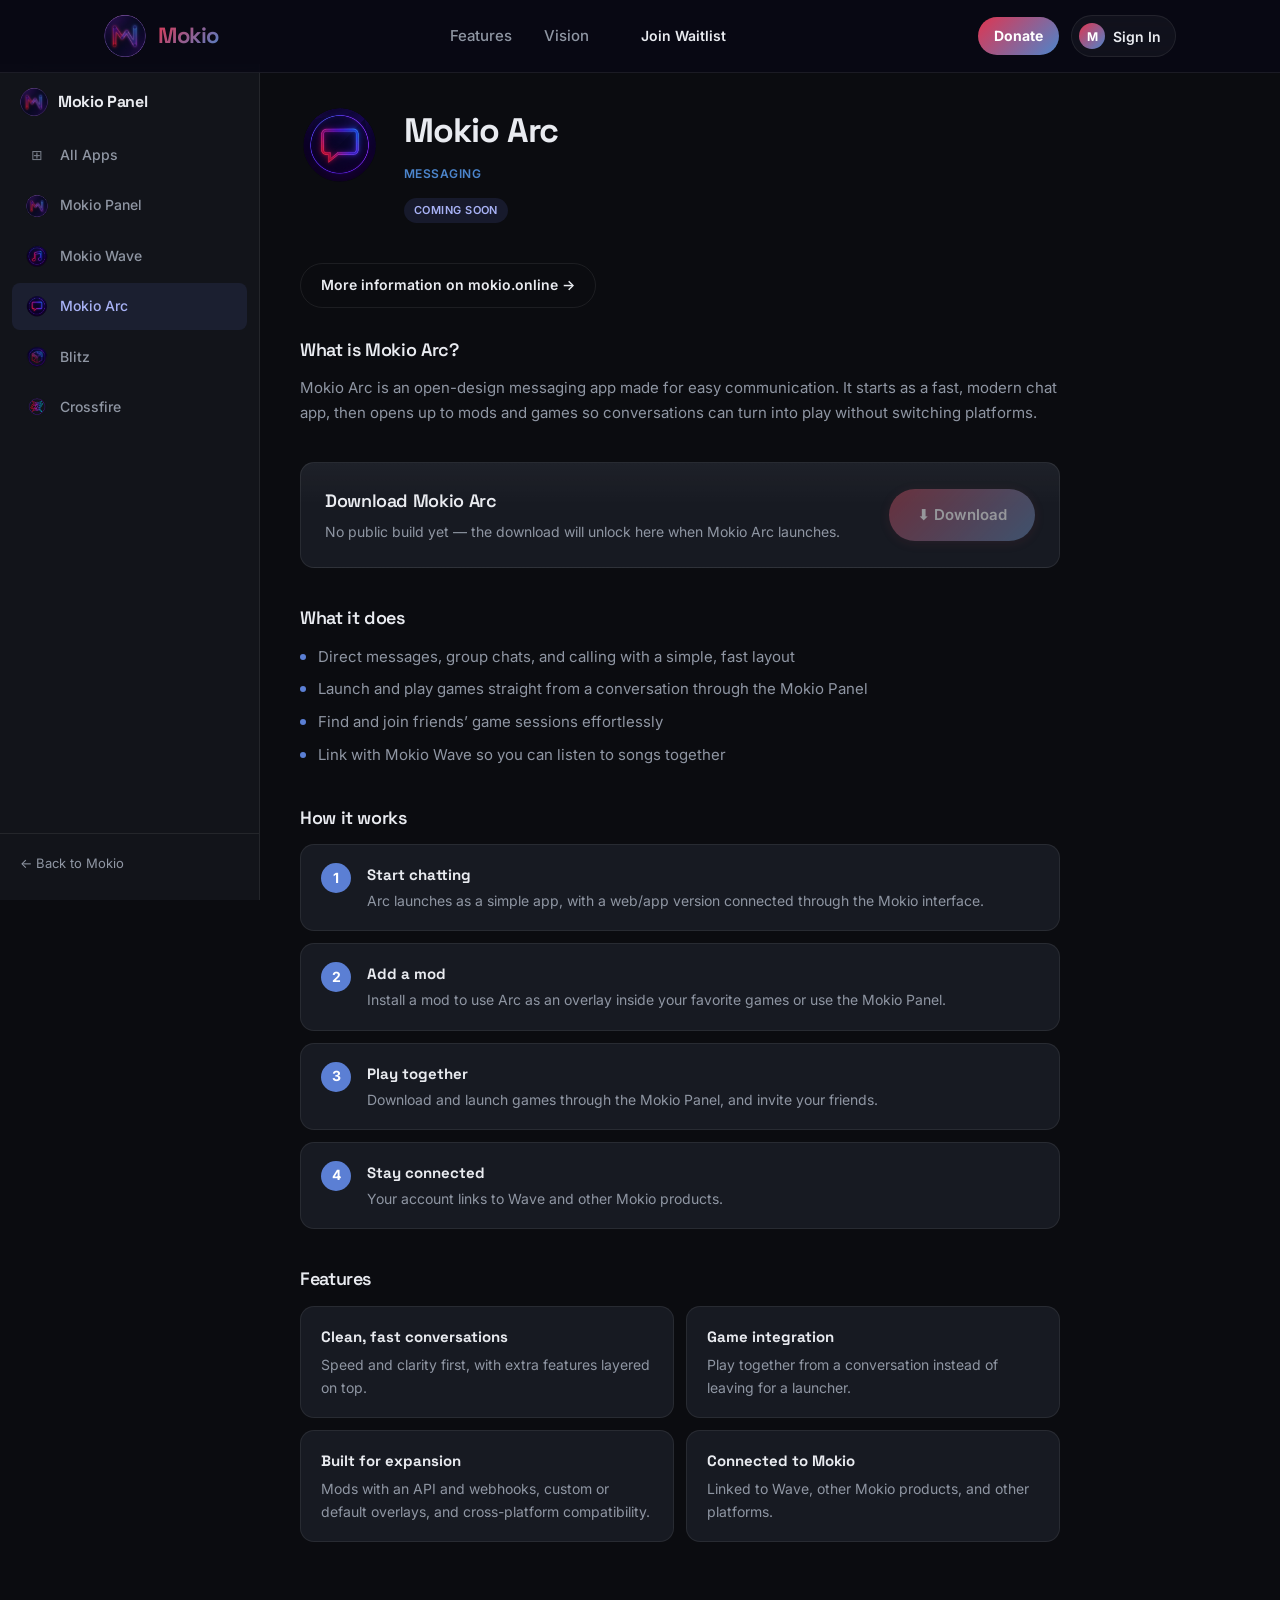
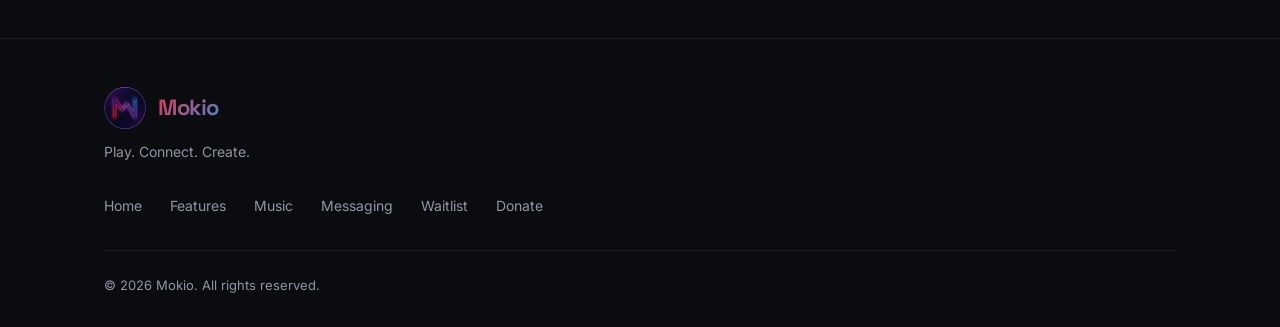
==== commit 8f2725e0: "Add files via upload" ====
--- a/apps/arc.html
+++ b/apps/arc.html
@@ -28,6 +28,8 @@
         <a href="../apps/panel.html" class="sidebar-item"><img src="../images/logo.svg" alt="" class="sidebar-app-icon">Mokio Panel</a>
         <a href="../apps/wave.html" class="sidebar-item"><img src="../images/wave-logo.svg" alt="" class="sidebar-app-icon">Mokio Wave</a>
         <a href="../apps/arc.html" class="sidebar-item active"><img src="../images/arc-logo.svg" alt="" class="sidebar-app-icon">Mokio Arc</a>
+        <a href="../apps/blitz.html" class="sidebar-item"><img src="../images/blitz-logo.png" alt="" class="sidebar-app-icon">Blitz</a>
+        <a href="../apps/crossfire.html" class="sidebar-item"><img src="../images/crossfire-logo.png" alt="" class="sidebar-app-icon">Crossfire</a>
       </nav>
       <div class="sidebar-footer">
         <a href="https://mokio.online" class="sidebar-home-link">← Back to Mokio</a>
--- a/styles.css
+++ b/styles.css
@@ -7,18 +7,19 @@
 }
 
 :root {
-  --bg: #080814;
-  --bg-elevated: #0e0e22;
-  --bg-card: #12122a;
-  --text: #f0f0f5;
-  --text-muted: #a0a0b0;
-  --accent: #a35cff;
-  --accent-2: #6b9bff;
-  --accent-gradient: linear-gradient(135deg, #ff3d5a 0%, #a35cff 50%, #4f8bff 100%);
-  --border: rgba(255, 255, 255, 0.08);
-  --radius: 16px;
-  --radius-sm: 10px;
-  --shadow: 0 20px 60px rgba(0, 0, 0, 0.4);
+  --bg: #0b0c10;
+  --bg-elevated: #12141a;
+  --bg-card: #171a22;
+  --text: #e9ebf0;
+  --text-muted: #8f96a3;
+  --accent: #5b7fd4;
+  --accent-2: #4c85cc;
+  --accent-gradient: linear-gradient(135deg, #e03550 0%, #4c85cc 100%);
+  --title-gradient: linear-gradient(135deg, #e03550 0%, #4c85cc 100%);
+  --border: rgba(255, 255, 255, 0.075);
+  --radius: 14px;
+  --radius-sm: 8px;
+  --shadow: 0 16px 48px rgba(0, 0, 0, 0.35);
   --font: 'Inter', system-ui, -apple-system, sans-serif;
   --font-display: 'Space Grotesk', 'Inter', sans-serif;
 }
@@ -114,11 +115,11 @@
 
 .btn-primary {
 
-  background: var(--accent-gradient);
+  background: var(--title-gradient);
 
   color: #fff;
 
-  box-shadow: 0 4px 24px rgba(163, 92, 255, 0.45);
+  box-shadow: 0 2px 12px rgba(224, 53, 80, 0.22);
 
 }
 
@@ -128,7 +129,7 @@
 
   transform: translateY(-2px);
 
-  box-shadow: 0 8px 32px rgba(163, 92, 255, 0.55);
+  box-shadow: 0 4px 18px rgba(76, 133, 204, 0.28);
 
 }
 
@@ -244,7 +245,7 @@
 
 .logo-text {
 
-  background: linear-gradient(135deg, #ff3d5a 0%, #a35cff 50%, #4f8bff 100%);
+  background: var(--title-gradient);
 
   -webkit-background-clip: text;
 
@@ -358,7 +359,7 @@
 
   height: 600px;
 
-  background: radial-gradient(ellipse, rgba(163, 92, 255, 0.18) 0%, transparent 70%);
+  background: radial-gradient(ellipse at 50% 0%, rgba(110, 124, 240, 0.09) 0%, transparent 65%);
 
   pointer-events: none;
 
@@ -386,9 +387,9 @@
 
   padding: 6px 14px;
 
-  background: rgba(163, 92, 255, 0.15);
-
-  border: 1px solid rgba(163, 92, 255, 0.35);
+  background: rgba(110, 124, 240, 0.12);
+
+  border: 1px solid rgba(110, 124, 240, 0.28);
 
   border-radius: 999px;
 
@@ -396,7 +397,7 @@
 
   font-weight: 600;
 
-  color: #c8a6ff;
+  color: #a8b2f5;
 
   margin-bottom: 24px;
 
@@ -426,7 +427,7 @@
 
 .gradient-text {
 
-  background: var(--accent-gradient);
+  background: var(--title-gradient);
 
   -webkit-background-clip: text;
 
@@ -574,9 +575,9 @@
 
 .feature-card:hover {
 
-  border-color: rgba(163, 92, 255, 0.35);
-
-  transform: translateY(-4px);
+  border-color: rgba(110, 124, 240, 0.28);
+
+  transform: translateY(-2px);
 
 }
 
@@ -596,13 +597,13 @@
 }
 
 .feature-icon.music {
-  background: rgba(163, 92, 255, 0.15);
-  color: #c8a6ff;
+  background: rgba(110, 124, 240, 0.12);
+  color: #a8b2f5;
 }
 
 .feature-icon.messaging {
   background: rgba(79, 139, 255, 0.12);
-  color: #6b9bff;
+  color: #7a9ef0;
 }
 
 .feature-card h3 {
@@ -668,7 +669,7 @@
   opacity: 0;
   visibility: hidden;
   pointer-events: none;
-  transform: translateY(-8px);
+  transform: translateY(-4px);
   transition: opacity 0.25s ease, transform 0.25s ease, visibility 0.25s;
 }
 
@@ -815,7 +816,7 @@
   margin-top: 24px;
   font-size: 14px;
   font-weight: 600;
-  color: #c8a6ff;
+  color: #a8b2f5;
   transition: color 0.2s, gap 0.2s;
 }
 
@@ -827,7 +828,7 @@
 
 .vision {
   padding: 100px 0;
-  background: linear-gradient(180deg, transparent 0%, rgba(163, 92, 255, 0.05) 50%, transparent 100%);
+  background: linear-gradient(180deg, transparent 0%, rgba(110, 124, 240, 0.04) 50%, transparent 100%);
 }
 
 .vision-timeline {
@@ -855,7 +856,7 @@
   font-family: var(--font-display);
   font-size: 28px;
   font-weight: 700;
-  background: var(--accent-gradient);
+  background: var(--accent);
   -webkit-background-clip: text;
   -webkit-text-fill-color: transparent;
   background-clip: text;
@@ -900,7 +901,7 @@
   left: 0;
   right: 0;
   height: 3px;
-  background: var(--accent-gradient);
+  background: var(--title-gradient);
 }
 
 
@@ -1091,8 +1092,8 @@
 }
 
 a.staff-card:hover {
-  border-color: rgba(163, 92, 255, 0.35);
-  transform: translateY(-4px);
+  border-color: rgba(110, 124, 240, 0.28);
+  transform: translateY(-2px);
 }
 
 .role-badge {
@@ -1109,8 +1110,8 @@
 }
 
 .role-badge.owner { background: rgba(255, 61, 90, 0.18); color: #ff8a9c; }
-.role-badge.dev { background: rgba(79, 139, 255, 0.15); color: #6b9bff; }
-.role-badge.mod { background: rgba(163, 92, 255, 0.18); color: #c8a6ff; }
+.role-badge.dev { background: rgba(79, 139, 255, 0.15); color: #7a9ef0; }
+.role-badge.mod { background: rgba(110, 124, 240, 0.14); color: #a8b2f5; }
 .role-badge.tester { background: rgba(34, 197, 94, 0.15); color: #86efac; }
 
 .role-form {
@@ -1163,7 +1164,7 @@
   width: 100%;
   max-width: 440px;
   position: relative;
-  box-shadow: 0 24px 80px rgba(0,0,0,0.45), 0 0 0 1px rgba(163, 92, 255,0.08);
+  box-shadow: 0 24px 80px rgba(0,0,0,0.45), 0 0 0 1px rgba(110, 124, 240, 0.06);
 }
 
 .modal-close {
@@ -1198,7 +1199,7 @@
 .text-link {
   background: none;
   border: none;
-  color: #6b9bff;
+  color: #7a9ef0;
   cursor: pointer;
   font-size: 14px;
 }
@@ -1379,9 +1380,9 @@
 
 .account-btn:hover {
 
-  border-color: rgba(163, 92, 255,0.45);
-
-  background: rgba(163, 92, 255,0.08);
+  border-color: rgba(110, 124, 240, 0.28);
+
+  background: rgba(110, 124, 240, 0.06);
 
 }
 
@@ -1401,7 +1402,7 @@
 
   justify-content: center;
 
-  background: var(--accent-gradient);
+  background: var(--title-gradient);
 
   color: #fff;
 
@@ -1457,7 +1458,7 @@
 
   justify-content: center;
 
-  background: var(--accent-gradient);
+  background: var(--title-gradient);
 
   color: #fff;
 
@@ -1629,7 +1630,7 @@
 
   font-weight: 700;
 
-  color: #6b9bff;
+  color: #7a9ef0;
 
   padding: 8px 14px;
 
@@ -1681,7 +1682,7 @@
 
   border-radius: 999px;
 
-  background: linear-gradient(135deg, #ff3d5a, #a35cff);
+  background: var(--title-gradient);
 
   border: none;
 
@@ -1785,9 +1786,9 @@
 
   outline: none;
 
-  border-color: rgba(163, 92, 255, 0.7);
-
-  box-shadow: 0 0 0 3px rgba(163, 92, 255, 0.15);
+  border-color: rgba(110, 124, 240, 0.45);
+
+  box-shadow: 0 0 0 3px rgba(110, 124, 240, 0.12);
 
 }
 
@@ -1872,7 +1873,7 @@
 }
 
 .tos-check a {
-  color: #c8a6ff;
+  color: #a8b2f5;
   text-decoration: underline;
 }
 
@@ -1949,7 +1950,7 @@
   transform: translateX(-50%);
   width: 800px;
   height: 500px;
-  background: radial-gradient(ellipse, rgba(163, 92, 255, 0.14) 0%, transparent 70%);
+  background: radial-gradient(ellipse at 50% 0%, rgba(110, 124, 240, 0.08) 0%, transparent 65%);
   pointer-events: none;
 }
 
@@ -2017,7 +2018,7 @@
 }
 
 .legal-toc a:hover {
-  color: #c8a6ff;
+  color: #a8b2f5;
 }
 
 .legal-body section {
@@ -2076,7 +2077,7 @@
 }
 
 .legal-body a {
-  color: #c8a6ff;
+  color: #a8b2f5;
   text-decoration: underline;
 }
 
@@ -2114,8 +2115,8 @@
 /* Privacy policy extras */
 
 .legal-summary {
-  background: rgba(163, 92, 255, 0.08);
-  border: 1px solid rgba(163, 92, 255, 0.3);
+  background: rgba(110, 124, 240, 0.06);
+  border: 1px solid rgba(110, 124, 240, 0.22);
   border-radius: var(--radius);
   padding: 24px 28px;
   margin-bottom: 28px;
@@ -2154,7 +2155,7 @@
 }
 
 .legal-summary a {
-  color: #c8a6ff;
+  color: #a8b2f5;
   text-decoration: underline;
 }
 
@@ -2355,12 +2356,12 @@
 
 .policy-toc a.active {
   color: #fff;
-  background: rgba(163, 92, 255, 0.12);
+  background: rgba(110, 124, 240, 0.10);
   border-left-color: var(--accent);
 }
 
 .policy-toc a.active::before {
-  color: #c8a6ff;
+  color: #a8b2f5;
 }
 
 .policy-doc {
@@ -2397,8 +2398,8 @@
 }
 
 .policy-callout--summary {
-  background: rgba(163, 92, 255, 0.07);
-  border-color: rgba(163, 92, 255, 0.28);
+  background: rgba(110, 124, 240, 0.05);
+  border-color: rgba(110, 124, 240, 0.22);
   border-left-color: var(--accent);
   margin: 0 0 12px;
 }
@@ -2433,7 +2434,7 @@
 }
 
 .policy-callout--summary a {
-  color: #c8a6ff;
+  color: #a8b2f5;
   text-decoration: underline;
 }
 
@@ -2462,8 +2463,8 @@
   height: 34px;
   padding: 0 8px;
   border-radius: 10px;
-  background: rgba(163, 92, 255, 0.16);
-  border: 1px solid rgba(163, 92, 255, 0.35);
+  background: rgba(110, 124, 240, 0.12);
+  border: 1px solid rgba(110, 124, 240, 0.28);
   color: #d9c2ff;
   font-size: 15px;
   font-weight: 700;
@@ -2495,9 +2496,9 @@
 
 .policy-body .legal-table th {
   padding: 13px 16px;
-  background: rgba(163, 92, 255, 0.1);
+  background: rgba(110, 124, 240, 0.08);
   color: #d9c2ff;
-  border-bottom: 1px solid rgba(163, 92, 255, 0.25);
+  border-bottom: 1px solid rgba(110, 124, 240, 0.18);
 }
 
 .policy-body .legal-table td {
@@ -2558,7 +2559,7 @@
 }
 
 .policy-contact a {
-  color: #c8a6ff;
+  color: #a8b2f5;
   text-decoration: underline;
 }
 
@@ -2579,7 +2580,7 @@
 }
 
 .policy-end a:not(.btn) {
-  color: #c8a6ff;
+  color: #a8b2f5;
   text-decoration: underline;
 }
 
@@ -2820,8 +2821,8 @@
 }
 
 .sidebar-item.active {
-  background: rgba(163, 92, 255, 0.12);
-  color: #c9a0ff;
+  background: rgba(110, 124, 240, 0.10);
+  color: #a8b2f5;
 }
 
 .sidebar-app-icon {
@@ -2898,8 +2899,8 @@
 }
 
 .search-bar:focus-within {
-  border-color: rgba(163, 92, 255, 0.45);
-  box-shadow: 0 0 0 3px rgba(163, 92, 255, 0.12);
+  border-color: rgba(110, 124, 240, 0.28);
+  box-shadow: 0 0 0 3px rgba(110, 124, 240, 0.10);
 }
 
 .search-icon {
@@ -2955,8 +2956,8 @@
 }
 
 .app-card:hover {
-  border-color: rgba(163, 92, 255, 0.35);
-  background: #151530;
+  border-color: rgba(110, 124, 240, 0.28);
+  background: #1c2030;
   transform: translateY(-2px);
 }
 
@@ -2966,7 +2967,7 @@
   flex-shrink: 0;
   border-radius: 14px;
   overflow: hidden;
-  background: rgba(255, 255, 255, 0.04);
+  background: transparent;
   display: flex;
   align-items: center;
   justify-content: center;
@@ -3023,8 +3024,8 @@
 }
 
 .status-soon {
-  background: rgba(163, 92, 255, 0.15);
-  color: #c9a0ff;
+  background: rgba(110, 124, 240, 0.12);
+  color: #a8b2f5;
 }
 
 .status-planned {
@@ -3076,7 +3077,7 @@
   height: 80px;
   border-radius: 20px;
   overflow: hidden;
-  background: rgba(255, 255, 255, 0.04);
+  background: transparent;
   flex-shrink: 0;
 }
 
@@ -3230,7 +3231,7 @@
 .step { display: flex; gap: 16px; background: var(--bg-card); border: 1px solid var(--border); border-radius: var(--radius); padding: 18px 20px; }
 .step::before {
   counter-increment: step; content: counter(step); flex-shrink: 0; width: 30px; height: 30px; border-radius: 50%;
-  background: var(--accent-gradient); color: #fff; font-weight: 700; font-size: 14px; display: flex; align-items: center; justify-content: center;
+  background: var(--accent); color: #fff; font-weight: 700; font-size: 14px; display: flex; align-items: center; justify-content: center;
 }
 .step h3 { margin-bottom: 2px; }
 .step p { font-size: 14px; margin: 0; }
@@ -3253,3 +3254,11 @@
 
 .more-info-row { margin: 0 0 28px; }
 .app-detail-section .more-info-row { margin: 16px 0 0; }
+
+
+/* Logos with transparent backgrounds */
+.app-card-icon img,
+.app-detail-icon img,
+.sidebar-app-icon {
+  background: transparent;
+}
